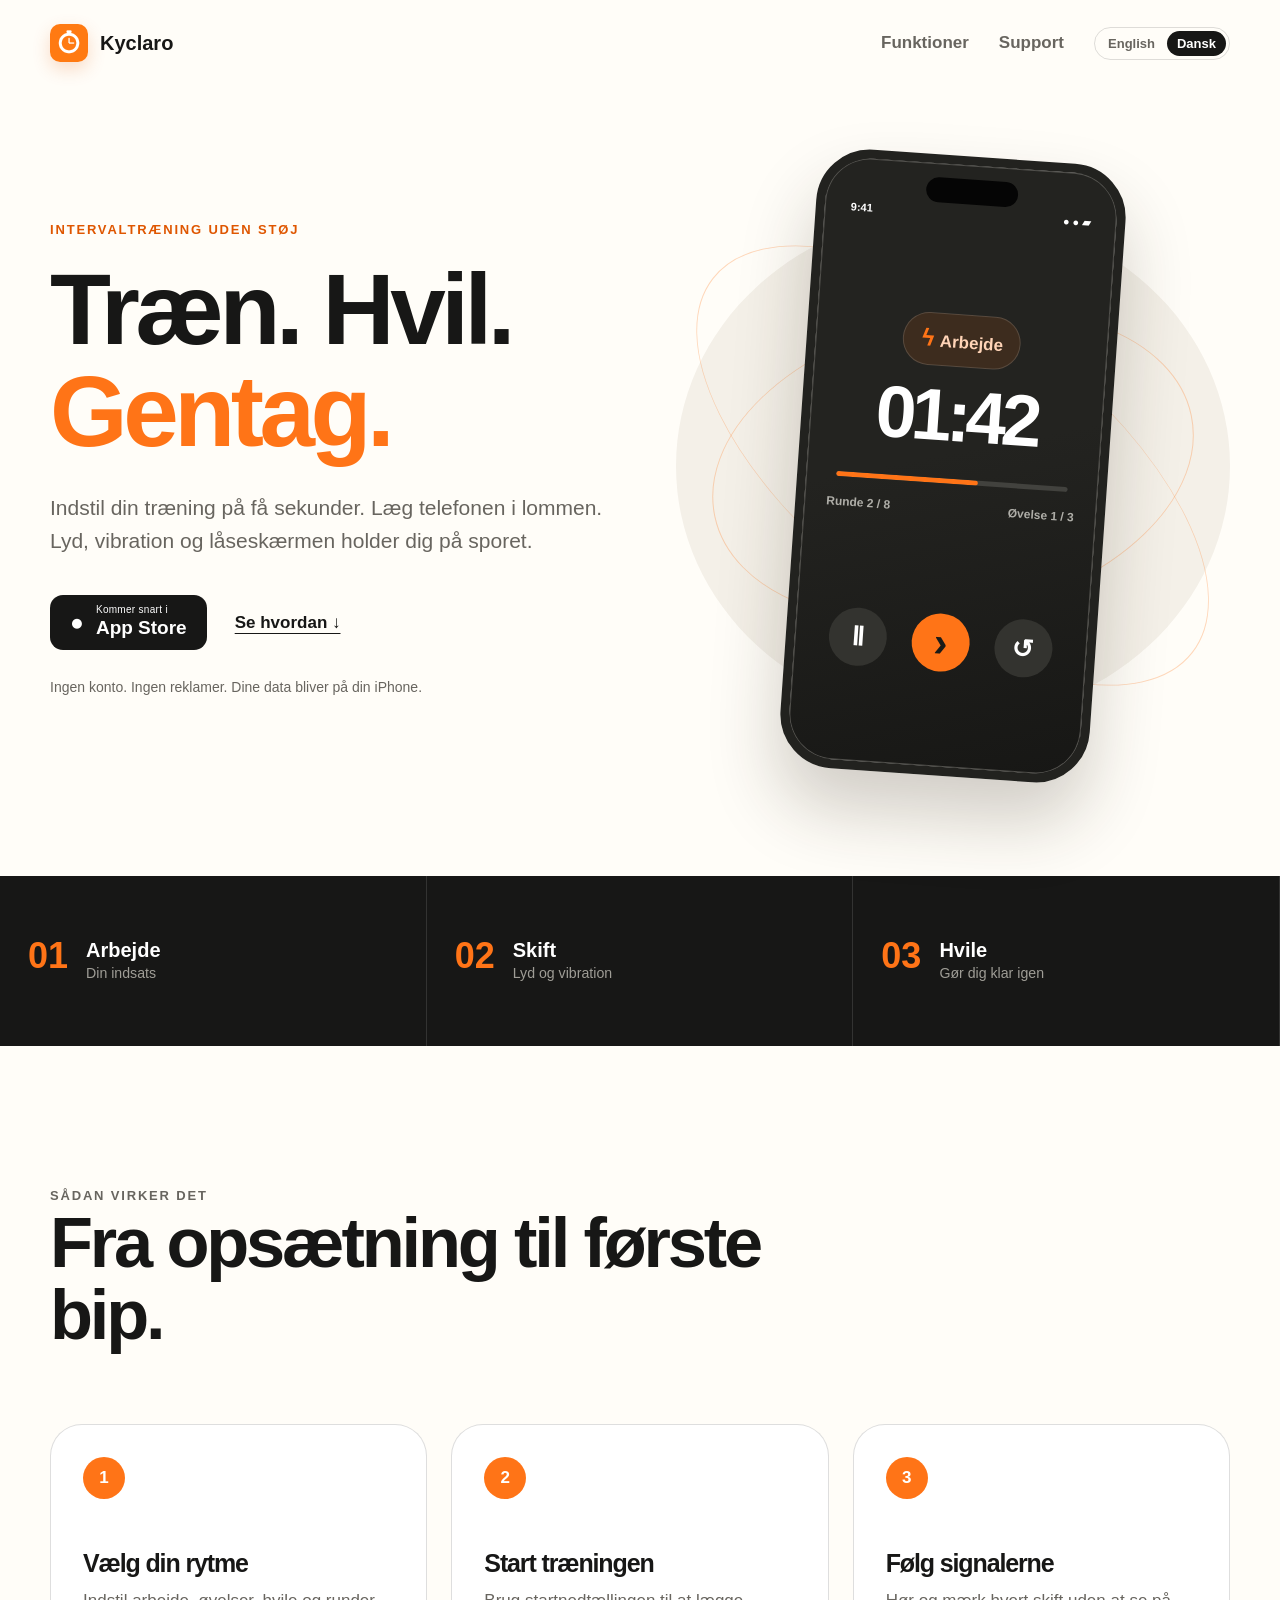
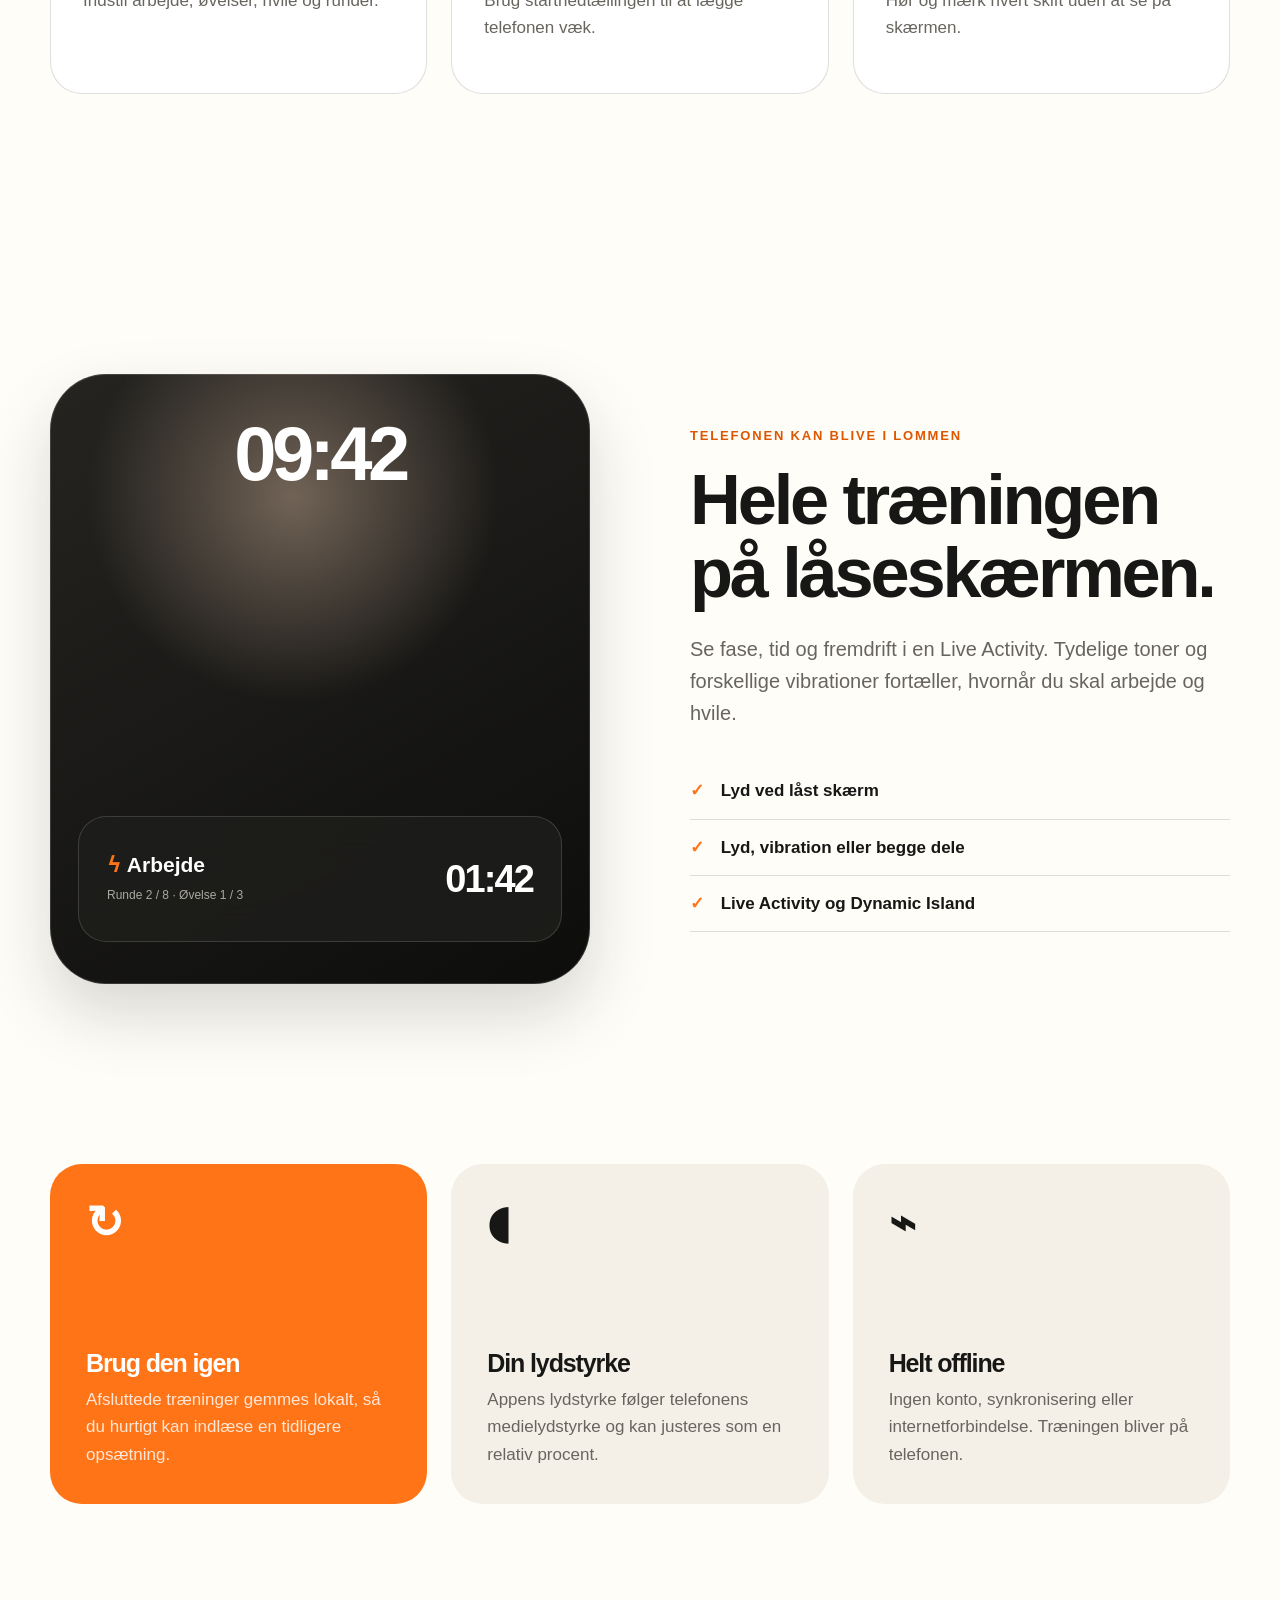
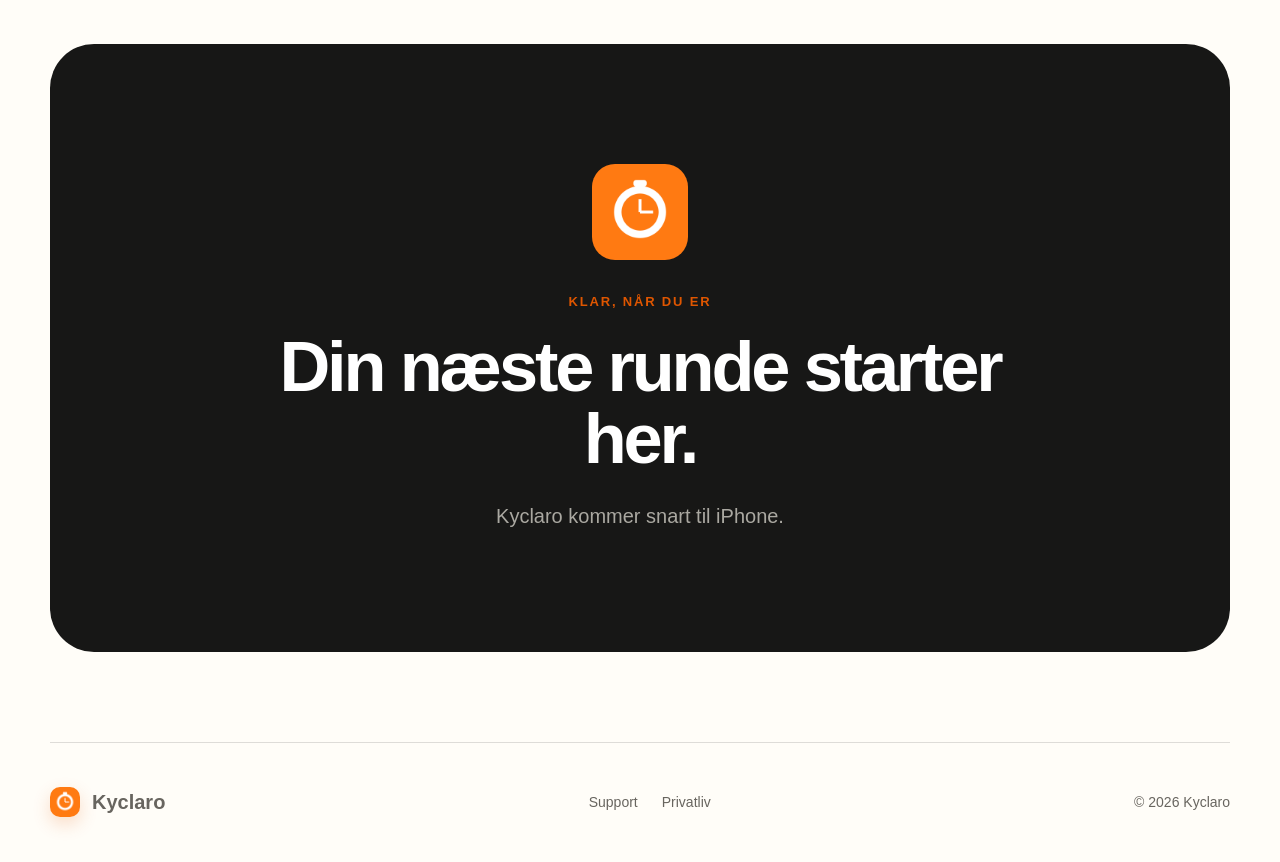
==== docs/da/index.html @ e781a692 "Make English the default language with Danish localization" ====
<!doctype html>
<html lang="da">
<head>
  <meta charset="utf-8">
  <meta name="viewport" content="width=device-width, initial-scale=1">
  <meta name="description" content="Kyclaro Timer er en enkel intervaltimer til iPhone med lyd, vibration, historik og Live Activity.">
  <meta name="theme-color" content="#ff7518">
  <title>Kyclaro Timer — Træn. Hvil. Gentag.</title>
  <link rel="icon" href="../assets/app-icon.png">
  <link rel="stylesheet" href="../styles.css">
  <link rel="alternate" hreflang="en" href="https://rasmusbundsgaard.dk/interval-app/">
  <link rel="alternate" hreflang="da" href="https://rasmusbundsgaard.dk/interval-app/da/">
  <link rel="alternate" hreflang="x-default" href="https://rasmusbundsgaard.dk/interval-app/">
</head>
<body>
  <header class="site-header">
    <a class="brand" href="#top" aria-label="Kyclaro, gå til toppen">
      <img src="../assets/app-icon.png" alt="" width="38" height="38">
      <span>Kyclaro</span>
    </a>
    <nav aria-label="Hovedmenu">
      <a href="#funktioner">Funktioner</a>
      <a href="support.html">Support</a>
      <span class="lang-switch" role="group" aria-label="Sprog"><a href="../index.html" hreflang="en" lang="en">English</a><span aria-current="page">Dansk</span></span>
    </nav>
  </header>

  <main id="top">
    <section class="hero">
      <div class="hero-copy">
        <p class="eyebrow">Intervaltræning uden støj</p>
        <h1>Træn. Hvil.<br><em>Gentag.</em></h1>
        <p class="lede">Indstil din træning på få sekunder. Læg telefonen i lommen. Lyd, vibration og låseskærmen holder dig på sporet.</p>
        <div class="actions">
          <span class="store-button" aria-label="Kommer snart i App Store">
            <span class="apple" aria-hidden="true">●</span>
            <span><small>Kommer snart i</small>App Store</span>
          </span>
          <a class="text-link" href="#saadan-virker-det">Se hvordan <span aria-hidden="true">↓</span></a>
        </div>
        <p class="privacy-note">Ingen konto. Ingen reklamer. Dine data bliver på din iPhone.</p>
      </div>

      <div class="timer-stage" aria-label="Eksempel på en aktiv intervaltræning">
        <div class="orbit orbit-one"></div>
        <div class="orbit orbit-two"></div>
        <div class="phone">
          <div class="dynamic-island"></div>
          <div class="phone-status"><span>9:41</span><span>● ● ▰</span></div>
          <div class="phase-pill"><span class="bolt">ϟ</span> Arbejde</div>
          <div class="timer">01:42</div>
          <div class="progress"><span></span></div>
          <div class="rounds"><span>Runde 2 / 8</span><span>Øvelse 1 / 3</span></div>
          <div class="controls"><span>Ⅱ</span><span class="primary-control">›</span><span>↺</span></div>
        </div>
      </div>
    </section>

    <section class="signal-strip" aria-label="Træningens faser">
      <div><span>01</span><strong>Arbejde</strong><small>Din indsats</small></div>
      <div><span>02</span><strong>Skift</strong><small>Lyd og vibration</small></div>
      <div><span>03</span><strong>Hvile</strong><small>Gør dig klar igen</small></div>
    </section>

    <section class="steps section" id="saadan-virker-det">
      <div class="section-heading">
        <p class="eyebrow">Sådan virker det</p>
        <h2>Fra opsætning til første bip.</h2>
      </div>
      <ol>
        <li><span>1</span><h3>Vælg din rytme</h3><p>Indstil arbejde, øvelser, hvile og runder.</p></li>
        <li><span>2</span><h3>Start træningen</h3><p>Brug startnedtællingen til at lægge telefonen væk.</p></li>
        <li><span>3</span><h3>Følg signalerne</h3><p>Hør og mærk hvert skift uden at se på skærmen.</p></li>
      </ol>
    </section>

    <section class="lock-section section" id="funktioner">
      <div class="lock-card">
        <div class="lock-time">09:42</div>
        <div class="live-activity">
          <div><strong><span>ϟ</span> Arbejde</strong><small>Runde 2 / 8 · Øvelse 1 / 3</small></div>
          <time>01:42</time>
        </div>
      </div>
      <div class="lock-copy">
        <p class="eyebrow">Telefonen kan blive i lommen</p>
        <h2>Hele træningen på låseskærmen.</h2>
        <p>Se fase, tid og fremdrift i en Live Activity. Tydelige toner og forskellige vibrationer fortæller, hvornår du skal arbejde og hvile.</p>
        <ul>
          <li><span>✓</span> Lyd ved låst skærm</li>
          <li><span>✓</span> Lyd, vibration eller begge dele</li>
          <li><span>✓</span> Live Activity og Dynamic Island</li>
        </ul>
      </div>
    </section>

    <section class="feature-grid section">
      <article class="feature feature-orange"><span class="feature-icon">↻</span><h3>Brug den igen</h3><p>Afsluttede træninger gemmes lokalt, så du hurtigt kan indlæse en tidligere opsætning.</p></article>
      <article class="feature"><span class="feature-icon">◖</span><h3>Din lydstyrke</h3><p>Appens lydstyrke følger telefonens medielydstyrke og kan justeres som en relativ procent.</p></article>
      <article class="feature"><span class="feature-icon">⌁</span><h3>Helt offline</h3><p>Ingen konto, synkronisering eller internetforbindelse. Træningen bliver på telefonen.</p></article>
    </section>

    <section class="final-cta section">
      <img src="../assets/app-icon.png" alt="Kyclaro-appikon" width="96" height="96">
      <p class="eyebrow">Klar, når du er</p>
      <h2>Din næste runde starter her.</h2>
      <p>Kyclaro kommer snart til iPhone.</p>
    </section>
  </main>

  <footer>
    <a class="brand footer-brand" href="#top"><img src="../assets/app-icon.png" alt="" width="30" height="30"><span>Kyclaro</span></a>
    <div><a href="support.html">Support</a><a href="privacy.html">Privatliv</a></div>
    <p>© 2026 Kyclaro</p>
  </footer>
</body>
</html>
---- docs/styles.css ----
:root {
  --orange: #ff7417;
  --orange-dark: #df5600;
  --ink: #171716;
  --muted: #68655f;
  --cream: #f4f0e8;
  --paper: #fffdf8;
  --line: rgba(23, 23, 22, .14);
  --radius: 32px;
}

* { box-sizing: border-box; }
html { scroll-behavior: smooth; }
body {
  margin: 0;
  color: var(--ink);
  background: var(--paper);
  font-family: -apple-system, BlinkMacSystemFont, "Segoe UI", sans-serif;
  font-size: 17px;
  line-height: 1.6;
}
a { color: inherit; }
img { display: block; }

.site-header {
  width: min(1180px, calc(100% - 48px));
  min-height: 86px;
  margin: 0 auto;
  display: flex;
  align-items: center;
  justify-content: space-between;
}
.brand { display: inline-flex; align-items: center; gap: 12px; font-size: 20px; font-weight: 800; line-height: 1; text-decoration: none; }
.brand img { border-radius: 10px; box-shadow: 0 7px 18px rgba(223, 86, 0, .2); }
nav { display: flex; align-items: center; gap: 30px; }
nav a { color: var(--muted); font-weight: 600; text-decoration: none; }
nav a:hover { color: var(--ink); }
.lang-switch { display: inline-flex; align-items: center; gap: 2px; padding: 3px; border: 1px solid var(--line); border-radius: 99px; font-size: 13px; font-weight: 700; line-height: 1; }
.lang-switch > * { padding: 6px 10px; border-radius: 99px; }
.lang-switch [aria-current] { color: white; background: var(--ink); }
.lang-switch a { color: var(--muted); font-weight: inherit; }
.lang-switch a:hover { color: var(--orange-dark); }

.hero {
  width: min(1180px, calc(100% - 48px));
  min-height: 700px;
  margin: 0 auto;
  display: grid;
  grid-template-columns: 1fr 1fr;
  align-items: center;
  gap: 72px;
  padding: 70px 0 100px;
}
.eyebrow { margin: 0 0 18px; color: var(--orange-dark); font-size: 13px; font-weight: 800; letter-spacing: .14em; text-transform: uppercase; }
h1, h2, h3 { margin-top: 0; line-height: 1.03; letter-spacing: -.045em; }
h1 { margin-bottom: 28px; font-size: clamp(64px, 7.8vw, 112px); font-weight: 800; }
h1 em { color: var(--orange); font-style: normal; }
.lede { max-width: 590px; margin: 0; color: var(--muted); font-size: 21px; line-height: 1.55; }
.actions { margin-top: 38px; display: flex; align-items: center; gap: 28px; }
.store-button { display: inline-flex; align-items: center; gap: 12px; padding: 10px 20px 11px; border-radius: 13px; color: white; background: var(--ink); font-size: 19px; font-weight: 600; line-height: 1.08; }
.store-button small { display: block; margin-bottom: 3px; font-size: 10px; font-weight: 500; line-height: 1; letter-spacing: .03em; }
.apple { font-size: 23px; }
.text-link { font-weight: 700; text-underline-offset: 5px; }
.privacy-note { margin-top: 26px; color: var(--muted); font-size: 14px; }

.timer-stage { position: relative; min-height: 600px; display: grid; place-items: center; isolation: isolate; }
.timer-stage::before { content: ""; position: absolute; inset: 9% 0; z-index: -3; border-radius: 50%; background: var(--cream); }
.orbit { position: absolute; z-index: -2; border: 1px solid rgba(255, 116, 23, .28); border-radius: 50%; }
.orbit-one { width: 88%; aspect-ratio: 1; transform: rotate(-12deg) scaleY(.62); }
.orbit-two { width: 110%; aspect-ratio: 1; transform: rotate(38deg) scaleY(.48); }
.phone { width: min(310px, 70vw); min-height: 620px; padding: 14px 22px 28px; border: 9px solid #22221f; border-radius: 54px; color: white; background: linear-gradient(165deg, #232320 0 48%, #171715 100%); box-shadow: 0 40px 70px rgba(45, 35, 24, .22), inset 0 0 0 1px #52514d; transform: rotate(4deg); }
.dynamic-island { width: 92px; height: 25px; margin: 0 auto 2px; border-radius: 99px; background: #050505; }
.phone-status { display: flex; justify-content: space-between; padding: 0 4px; font-size: 11px; font-weight: 700; }
.phase-pill { width: max-content; margin: 90px auto 0; padding: 8px 16px; border: 1px solid rgba(255,255,255,.14); border-radius: 99px; color: #ffd4b7; background: rgba(255,116,23,.12); font-weight: 700; }
.bolt { color: var(--orange); font-size: 22px; }
.timer { margin-top: 12px; font-size: 73px; font-weight: 700; line-height: 1; letter-spacing: -.07em; text-align: center; }
.progress { height: 5px; margin: 27px 8px 16px; overflow: hidden; border-radius: 9px; background: #42423e; }
.progress span { display: block; width: 61%; height: 100%; border-radius: inherit; background: var(--orange); }
.rounds { display: flex; justify-content: space-between; color: #afaea8; font-size: 12px; font-weight: 600; }
.controls { margin-top: 95px; display: flex; align-items: center; justify-content: space-around; font-size: 26px; font-weight: 600; line-height: 1; }
.controls > span { width: 58px; height: 58px; display: grid; place-items: center; border-radius: 50%; background: #33332f; }
.controls .primary-control { color: #1b1b18; background: var(--orange); font-size: 42px; }

.signal-strip { display: grid; grid-template-columns: repeat(3, 1fr); color: white; background: var(--ink); }
.signal-strip > div { min-height: 170px; padding: 42px max(28px, calc((100vw - 1180px) / 6)); display: grid; grid-template-columns: auto 1fr; align-content: center; column-gap: 18px; border-right: 1px solid rgba(255,255,255,.12); }
.signal-strip span { grid-row: 1 / span 2; color: var(--orange); font-size: 36px; font-weight: 700; line-height: 1; }
.signal-strip strong { font-size: 20px; font-weight: 700; line-height: 1.2; }
.signal-strip small { color: #9f9d96; }

.section { width: min(1180px, calc(100% - 48px)); margin: 0 auto; padding: 140px 0; }
.section-heading { max-width: 760px; margin-bottom: 72px; }
.section h2 { margin-bottom: 24px; font-size: clamp(44px, 5.5vw, 74px); font-weight: 750; }
.steps ol { margin: 0; padding: 0; display: grid; grid-template-columns: repeat(3, 1fr); gap: 24px; list-style: none; }
.steps li { min-height: 270px; padding: 32px; border: 1px solid var(--line); border-radius: var(--radius); background: white; }
.steps li > span { width: 42px; height: 42px; margin-bottom: 52px; display: grid; place-items: center; border-radius: 50%; color: white; background: var(--orange); font-weight: 800; }
.steps h3, .feature h3 { margin-bottom: 10px; font-size: 25px; }
.steps p, .feature p { margin: 0; color: var(--muted); }

.lock-section { display: grid; grid-template-columns: 1fr 1fr; align-items: center; gap: 100px; }
.lock-card { min-height: 610px; padding: 42px 28px; display: flex; flex-direction: column; justify-content: space-between; border-radius: 56px; color: white; background: radial-gradient(circle at 45% 20%, #716356, transparent 36%), linear-gradient(150deg, #252421, #0d0d0c); box-shadow: inset 0 0 0 1px rgba(255,255,255,.15), 0 30px 65px rgba(27,27,24,.17); }
.lock-time { font-size: 76px; font-weight: 600; line-height: 1; letter-spacing: -.06em; text-align: center; }
.live-activity { min-height: 126px; padding: 25px 28px; display: flex; align-items: center; justify-content: space-between; gap: 18px; border: 1px solid rgba(255,255,255,.15); border-radius: 28px; background: rgba(30,30,28,.85); backdrop-filter: blur(20px); }
.live-activity strong, .live-activity small { display: block; }
.live-activity strong { font-size: 21px; font-weight: 700; line-height: 1.25; }
.live-activity strong span { color: var(--orange); }
.live-activity small { margin-top: 8px; color: #aaa8a1; font-size: 12px; }
.live-activity time { font-size: 38px; font-weight: 700; line-height: 1; letter-spacing: -.05em; }
.lock-copy > p:not(.eyebrow) { color: var(--muted); font-size: 20px; }
.lock-copy ul { margin: 34px 0 0; padding: 0; list-style: none; }
.lock-copy li { padding: 14px 0; border-bottom: 1px solid var(--line); font-weight: 700; }
.lock-copy li span { margin-right: 12px; color: var(--orange); }

.feature-grid { display: grid; grid-template-columns: repeat(3, 1fr); gap: 24px; padding-top: 40px; }
.feature { min-height: 340px; padding: 36px; display: flex; flex-direction: column; justify-content: flex-end; border-radius: var(--radius); background: var(--cream); }
.feature-orange { color: white; background: var(--orange); }
.feature-orange p { color: rgba(255,255,255,.82); }
.feature-icon { margin-bottom: auto; font-size: 45px; font-weight: 600; line-height: 1; }
.final-cta { margin-bottom: 90px; padding: 120px 30px; border-radius: 44px; color: white; background: var(--ink); text-align: center; }
.final-cta img { margin: 0 auto 32px; border-radius: 23px; }
.final-cta h2 { max-width: 800px; margin-inline: auto; }
.final-cta p:last-child { margin: 0; color: #aaa8a1; font-size: 20px; }

footer { width: min(1180px, calc(100% - 48px)); min-height: 120px; margin: 0 auto; display: flex; align-items: center; justify-content: space-between; border-top: 1px solid var(--line); color: var(--muted); font-size: 14px; }
footer > div { display: flex; gap: 24px; }
footer a { text-decoration: none; }

.document-page { background: var(--cream); }
.document { width: min(760px, calc(100% - 48px)); margin: 70px auto 120px; padding: 72px; border-radius: 36px; background: var(--paper); box-shadow: 0 24px 70px rgba(50, 42, 33, .08); }
.document h1 { max-width: 680px; font-size: clamp(46px, 7vw, 72px); }
.document h2 { margin: 48px 0 10px; font-size: 25px; }
.document p { color: var(--muted); }
.document .updated { padding-bottom: 28px; border-bottom: 1px solid var(--line); font-size: 14px; }
.back-link { display: inline-block; margin-top: 50px; color: var(--orange-dark); font-weight: 700; text-underline-offset: 5px; }

@media (max-width: 850px) {
  .hero, .lock-section { grid-template-columns: 1fr; }
  .hero { gap: 20px; padding-top: 55px; }
  .hero-copy { text-align: center; }
  .lede { margin-inline: auto; }
  .actions { justify-content: center; }
  .timer-stage { min-height: 670px; }
  .signal-strip { grid-template-columns: 1fr; }
  .signal-strip > div { min-height: 120px; padding: 26px 30px; border-right: 0; border-bottom: 1px solid rgba(255,255,255,.12); }
  .steps ol, .feature-grid { grid-template-columns: 1fr; }
  .lock-section { gap: 60px; }
  .lock-card { width: min(520px, 100%); margin-inline: auto; }
  .feature { min-height: 290px; }
}

@media (max-width: 560px) {
  body { font-size: 16px; }
  .site-header, .hero, .section, footer { width: min(100% - 32px, 1180px); }
  .site-header { min-height: 74px; }
  nav { gap: 16px; font-size: 14px; }
  .site-header nav > a:first-child { display: none; }
  .lang-switch > * { padding: 5px 9px; }
  .lang-switch [aria-current] { display: none; }
  .hero { padding-top: 35px; }
  h1 { font-size: 58px; }
  .lede { font-size: 18px; }
  .actions { flex-direction: column; }
  .timer-stage { min-height: 590px; }
  .phone { min-height: 560px; border-radius: 46px; }
  .phase-pill { margin-top: 65px; }
  .timer { font-size: 65px; }
  .controls { margin-top: 75px; }
  .section { padding: 90px 0; }
  .steps li { min-height: 245px; }
  .lock-card { min-height: 500px; border-radius: 38px; }
  .lock-time { font-size: 62px; }
  .live-activity { padding: 20px; }
  .live-activity time { font-size: 30px; }
  .final-cta { width: calc(100% - 32px); padding: 80px 24px; }
  footer { padding: 34px 0; flex-wrap: wrap; gap: 18px; }
  .footer-brand { width: 100%; }
  .document { width: calc(100% - 32px); margin-top: 35px; padding: 40px 24px; border-radius: 25px; }
}

@media (prefers-reduced-motion: reduce) {
  html { scroll-behavior: auto; }
}
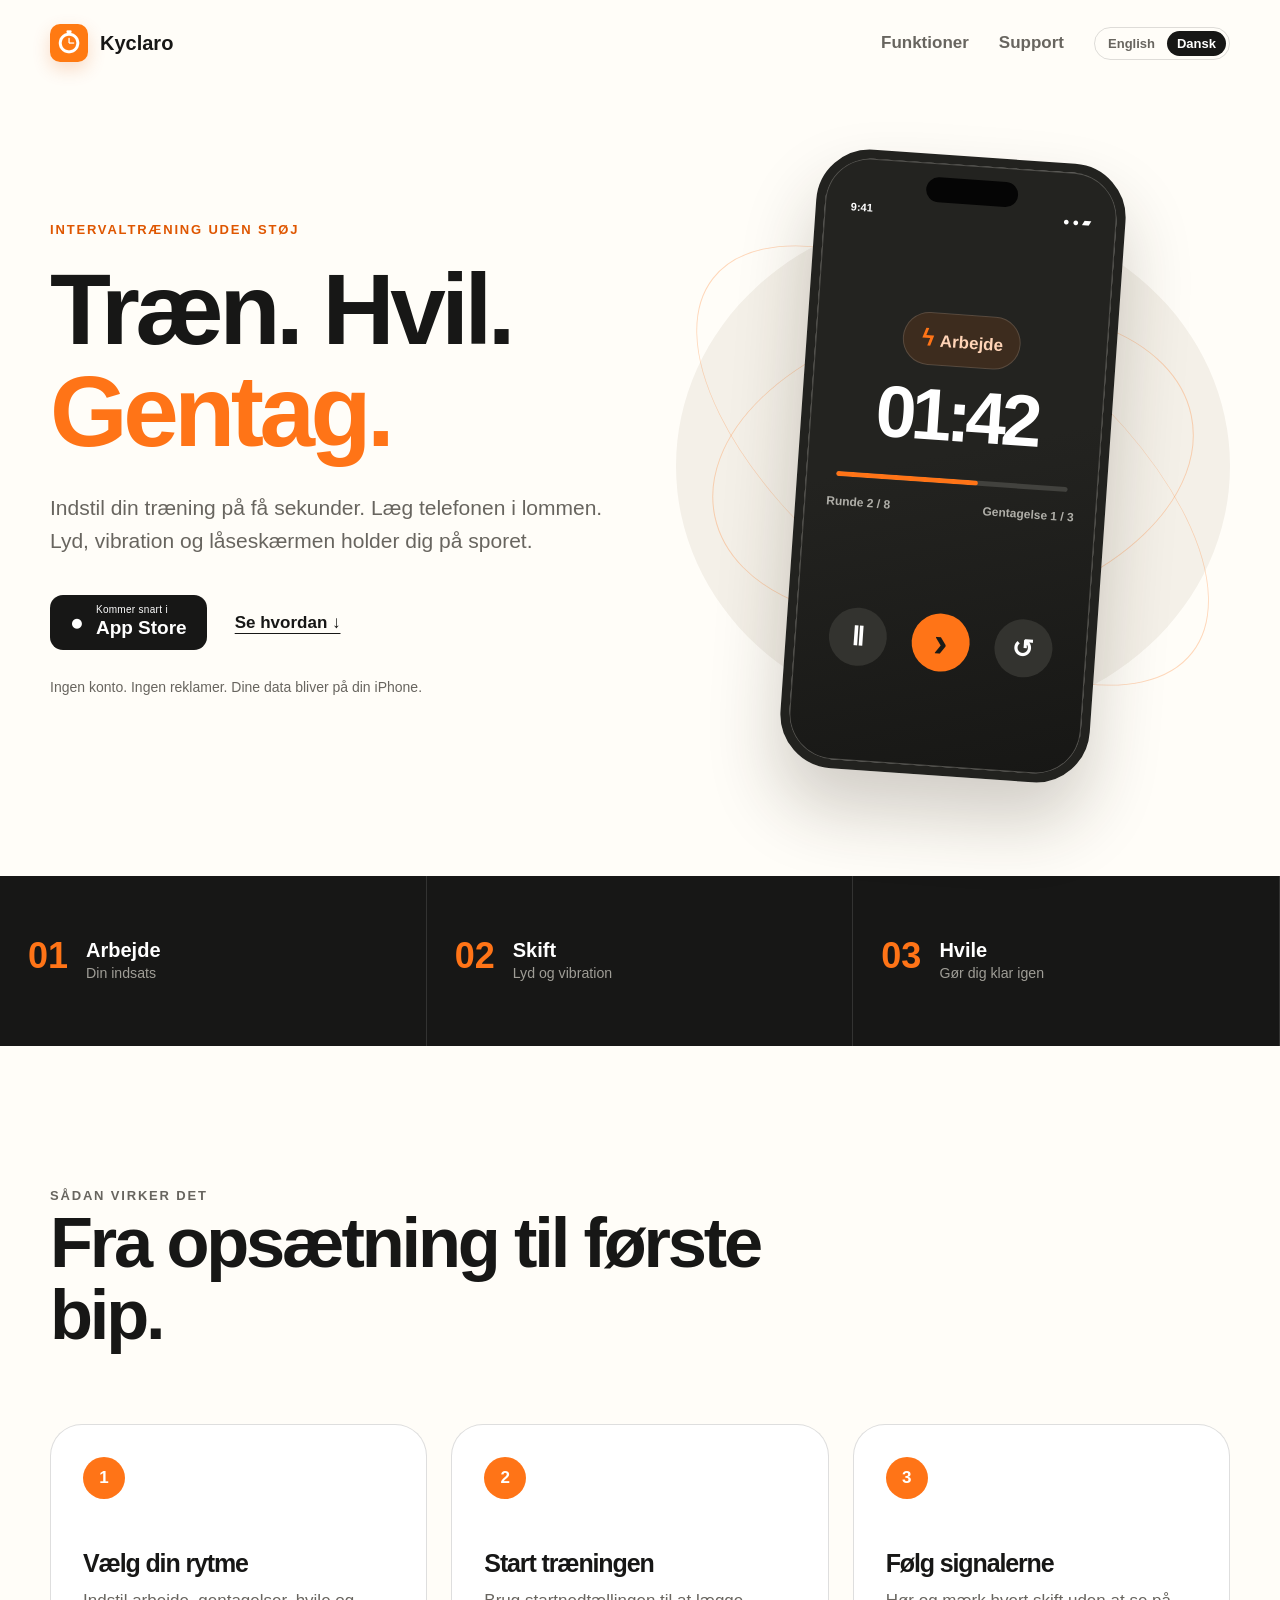
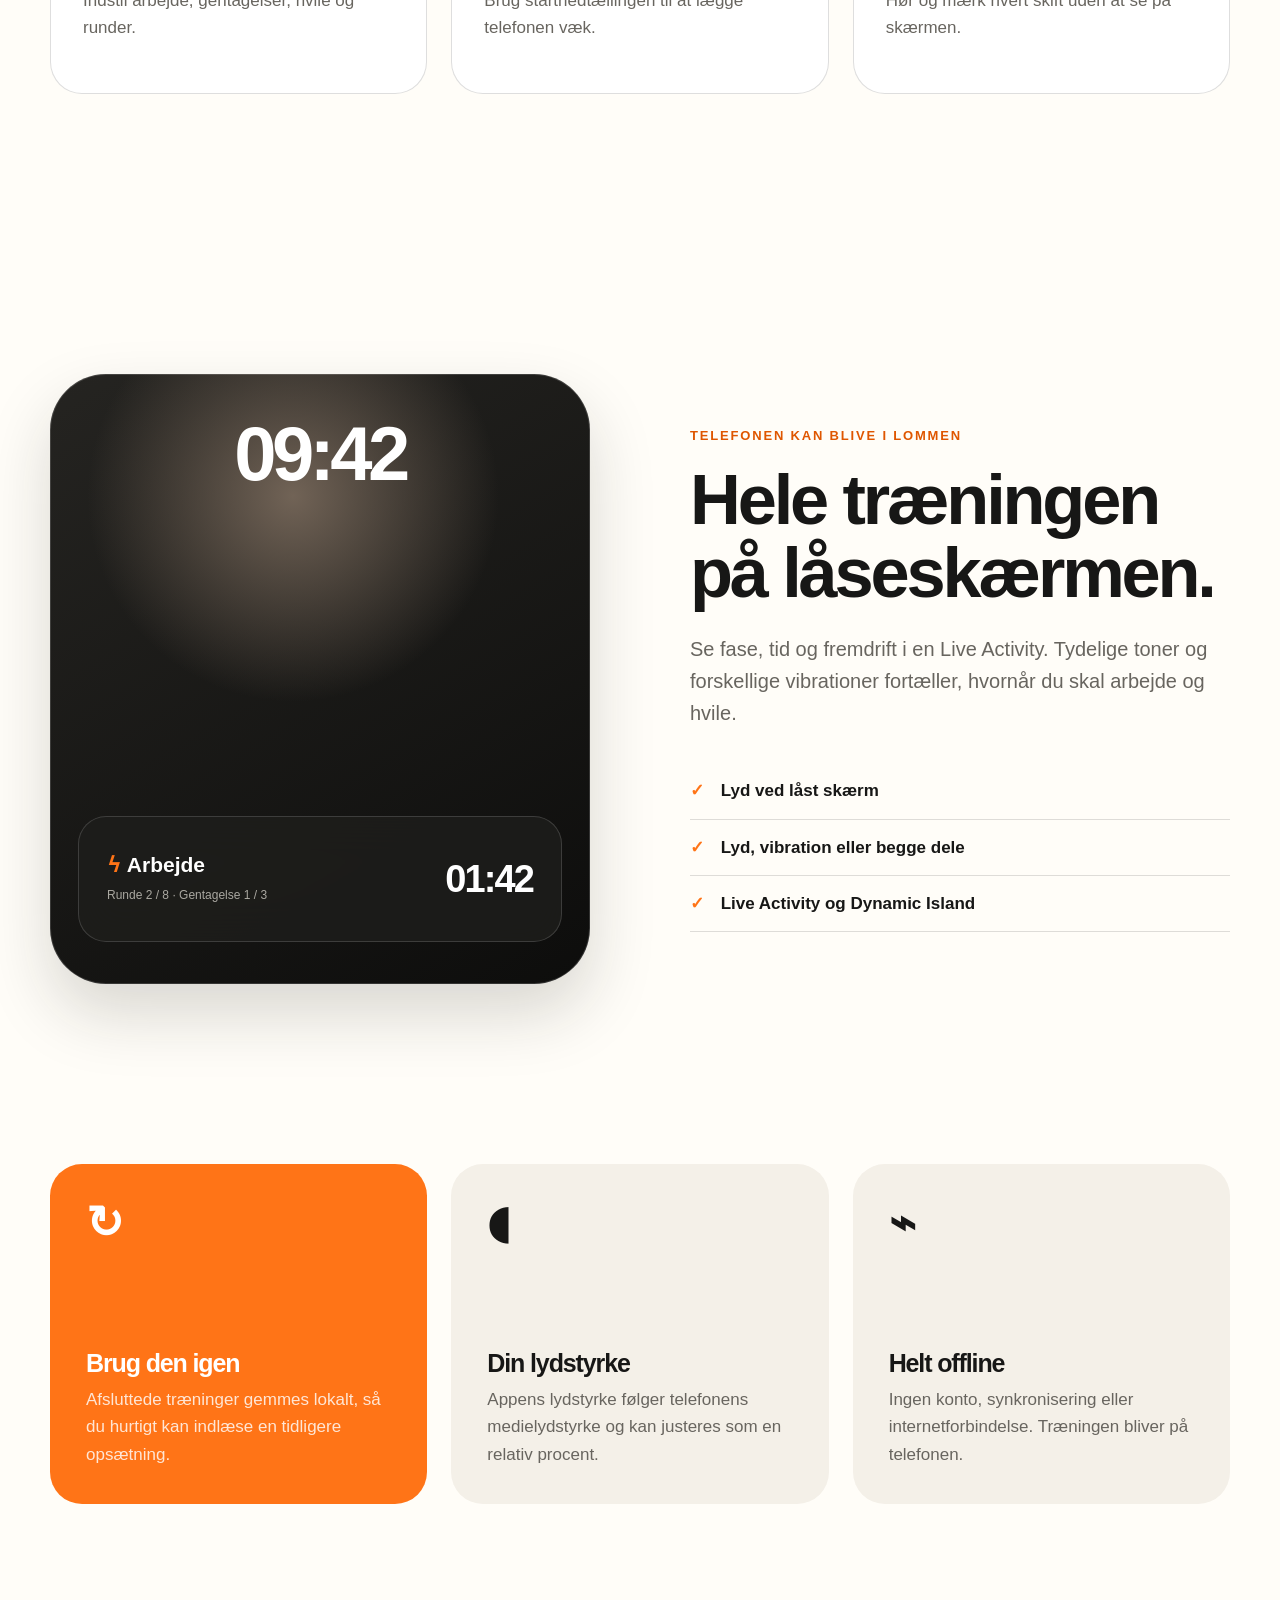
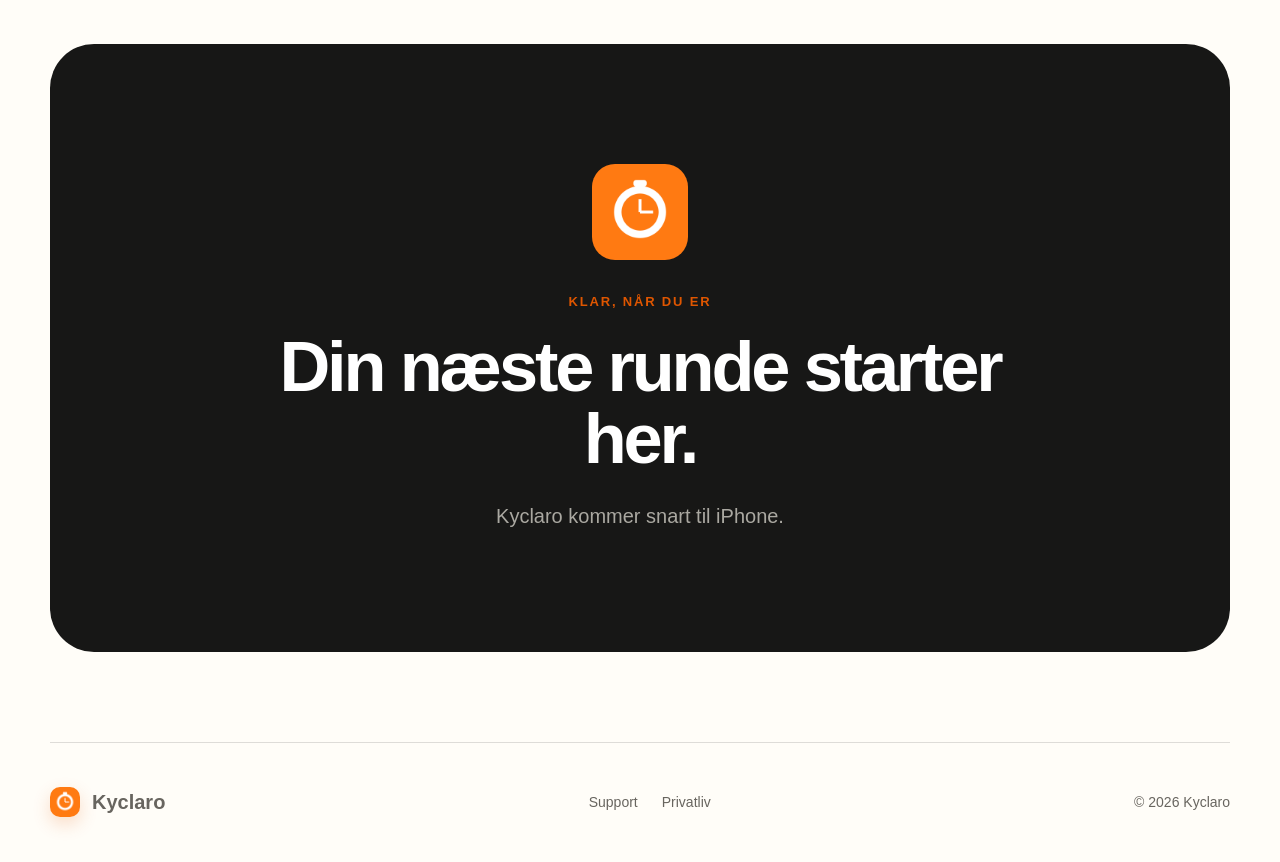
==== commit 65af3b06: "Match Danish landing page wording to the app" ====
--- a/docs/da/index.html
+++ b/docs/da/index.html
@@ -50,7 +50,7 @@
           <div class="phase-pill"><span class="bolt">ϟ</span> Arbejde</div>
           <div class="timer">01:42</div>
           <div class="progress"><span></span></div>
-          <div class="rounds"><span>Runde 2 / 8</span><span>Øvelse 1 / 3</span></div>
+          <div class="rounds"><span>Runde 2 / 8</span><span>Gentagelse 1 / 3</span></div>
           <div class="controls"><span>Ⅱ</span><span class="primary-control">›</span><span>↺</span></div>
         </div>
       </div>
@@ -68,7 +68,7 @@
         <h2>Fra opsætning til første bip.</h2>
       </div>
       <ol>
-        <li><span>1</span><h3>Vælg din rytme</h3><p>Indstil arbejde, øvelser, hvile og runder.</p></li>
+        <li><span>1</span><h3>Vælg din rytme</h3><p>Indstil arbejde, gentagelser, hvile og runder.</p></li>
         <li><span>2</span><h3>Start træningen</h3><p>Brug startnedtællingen til at lægge telefonen væk.</p></li>
         <li><span>3</span><h3>Følg signalerne</h3><p>Hør og mærk hvert skift uden at se på skærmen.</p></li>
       </ol>
@@ -78,7 +78,7 @@
       <div class="lock-card">
         <div class="lock-time">09:42</div>
         <div class="live-activity">
-          <div><strong><span>ϟ</span> Arbejde</strong><small>Runde 2 / 8 · Øvelse 1 / 3</small></div>
+          <div><strong><span>ϟ</span> Arbejde</strong><small>Runde 2 / 8 · Gentagelse 1 / 3</small></div>
           <time>01:42</time>
         </div>
       </div>
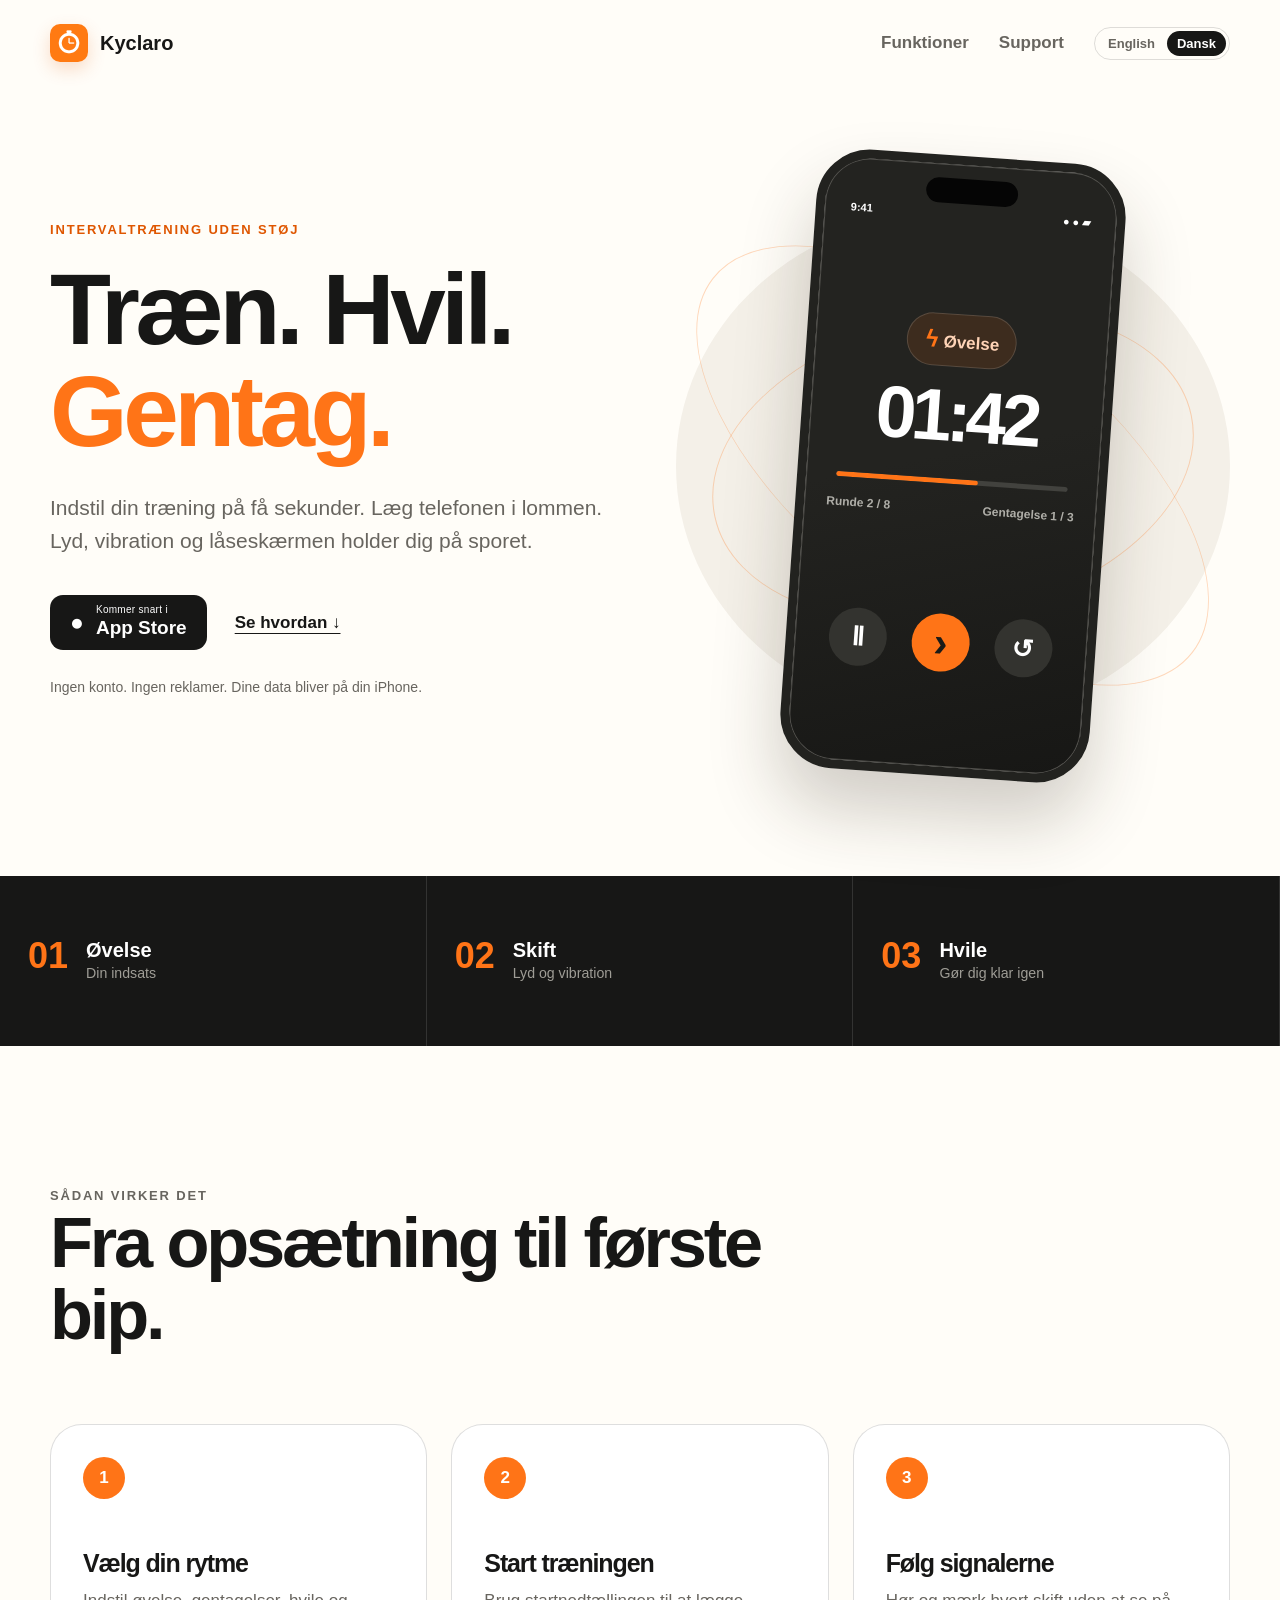
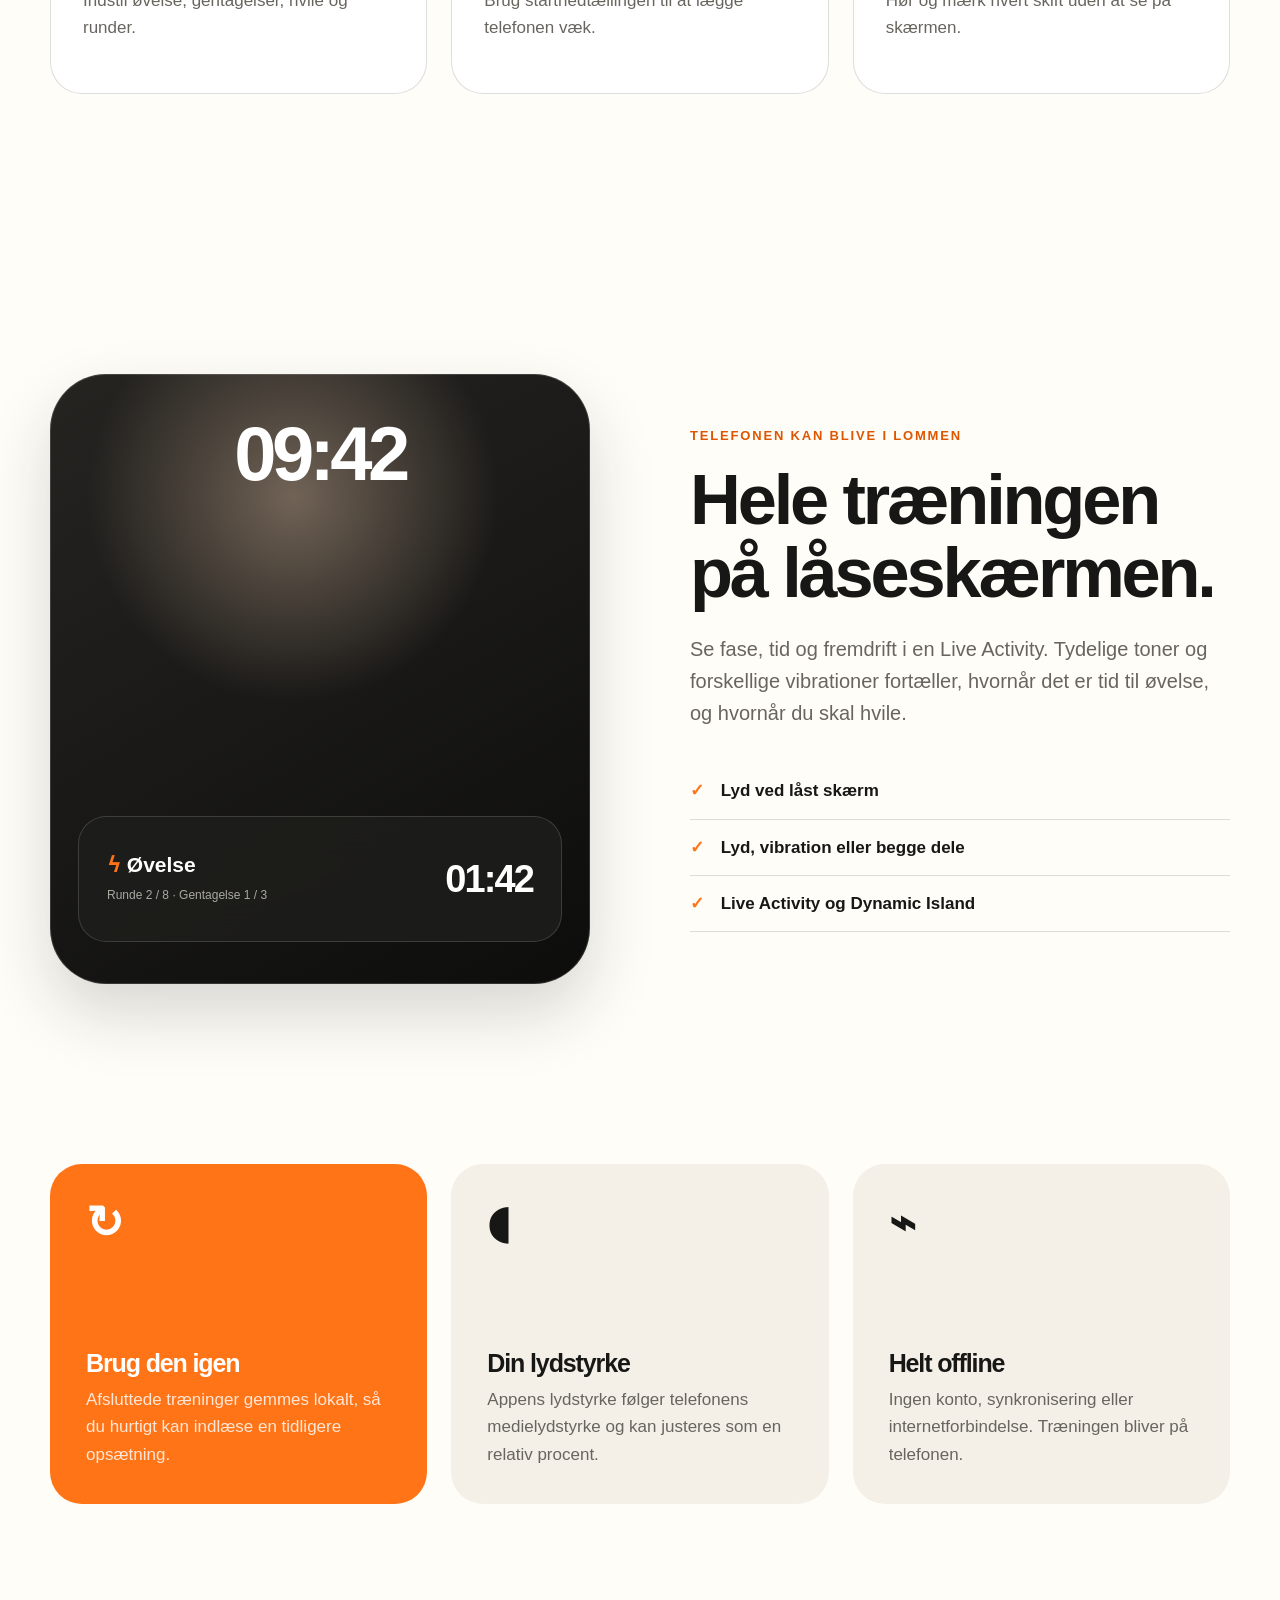
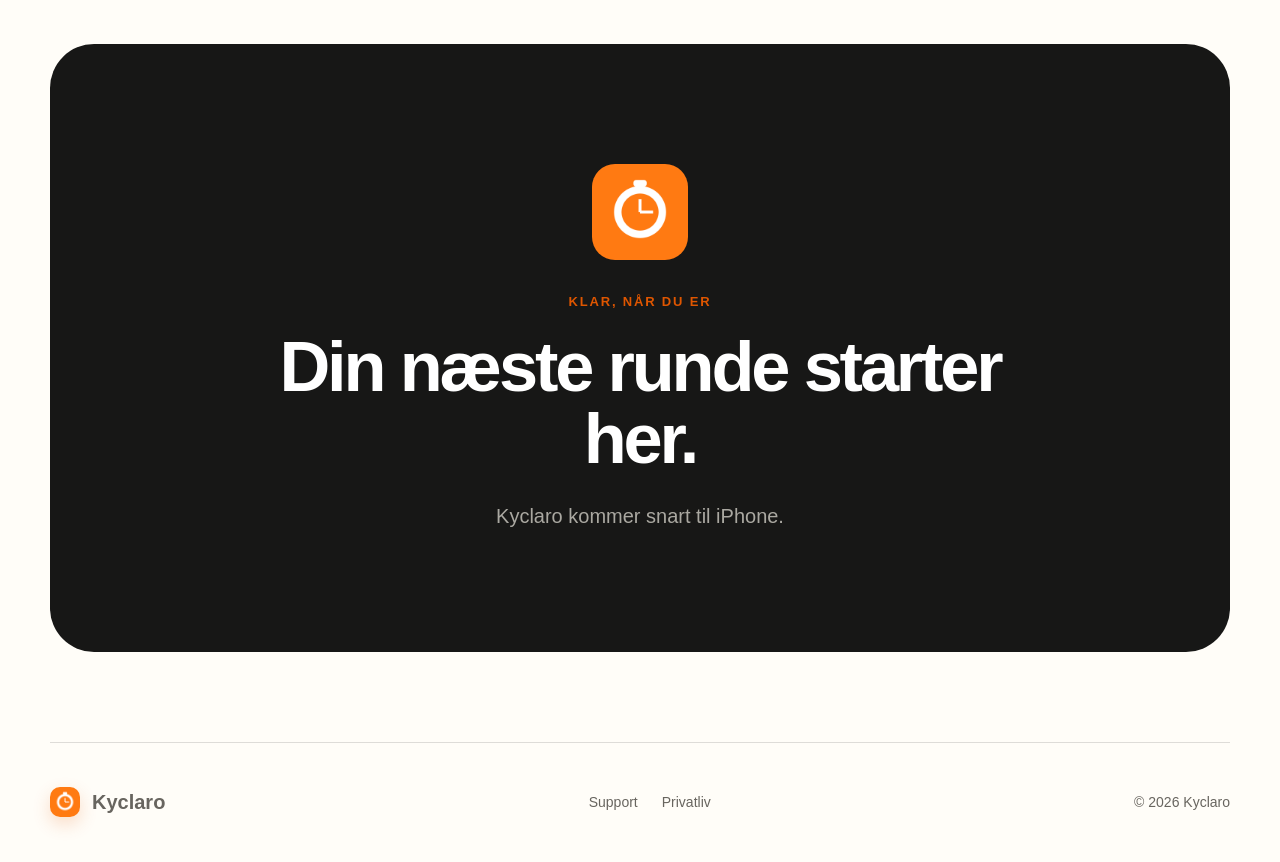
==== commit ae96b613: "Use "øvelse" in Danish and add medium light-mode screenshots" ====
--- a/docs/da/index.html
+++ b/docs/da/index.html
@@ -47,7 +47,7 @@
         <div class="phone">
           <div class="dynamic-island"></div>
           <div class="phone-status"><span>9:41</span><span>● ● ▰</span></div>
-          <div class="phase-pill"><span class="bolt">ϟ</span> Arbejde</div>
+          <div class="phase-pill"><span class="bolt">ϟ</span> Øvelse</div>
           <div class="timer">01:42</div>
           <div class="progress"><span></span></div>
           <div class="rounds"><span>Runde 2 / 8</span><span>Gentagelse 1 / 3</span></div>
@@ -57,7 +57,7 @@
     </section>
 
     <section class="signal-strip" aria-label="Træningens faser">
-      <div><span>01</span><strong>Arbejde</strong><small>Din indsats</small></div>
+      <div><span>01</span><strong>Øvelse</strong><small>Din indsats</small></div>
       <div><span>02</span><strong>Skift</strong><small>Lyd og vibration</small></div>
       <div><span>03</span><strong>Hvile</strong><small>Gør dig klar igen</small></div>
     </section>
@@ -68,7 +68,7 @@
         <h2>Fra opsætning til første bip.</h2>
       </div>
       <ol>
-        <li><span>1</span><h3>Vælg din rytme</h3><p>Indstil arbejde, gentagelser, hvile og runder.</p></li>
+        <li><span>1</span><h3>Vælg din rytme</h3><p>Indstil øvelse, gentagelser, hvile og runder.</p></li>
         <li><span>2</span><h3>Start træningen</h3><p>Brug startnedtællingen til at lægge telefonen væk.</p></li>
         <li><span>3</span><h3>Følg signalerne</h3><p>Hør og mærk hvert skift uden at se på skærmen.</p></li>
       </ol>
@@ -78,14 +78,14 @@
       <div class="lock-card">
         <div class="lock-time">09:42</div>
         <div class="live-activity">
-          <div><strong><span>ϟ</span> Arbejde</strong><small>Runde 2 / 8 · Gentagelse 1 / 3</small></div>
+          <div><strong><span>ϟ</span> Øvelse</strong><small>Runde 2 / 8 · Gentagelse 1 / 3</small></div>
           <time>01:42</time>
         </div>
       </div>
       <div class="lock-copy">
         <p class="eyebrow">Telefonen kan blive i lommen</p>
         <h2>Hele træningen på låseskærmen.</h2>
-        <p>Se fase, tid og fremdrift i en Live Activity. Tydelige toner og forskellige vibrationer fortæller, hvornår du skal arbejde og hvile.</p>
+        <p>Se fase, tid og fremdrift i en Live Activity. Tydelige toner og forskellige vibrationer fortæller, hvornår det er tid til øvelse, og hvornår du skal hvile.</p>
         <ul>
           <li><span>✓</span> Lyd ved låst skærm</li>
           <li><span>✓</span> Lyd, vibration eller begge dele</li>
--- a/docs/styles.css
+++ b/docs/styles.css
@@ -138,7 +138,7 @@
   .hero-copy { text-align: center; }
   .lede { margin-inline: auto; }
   .actions { justify-content: center; }
-  .timer-stage { min-height: 670px; }
+  .timer-stage { min-height: 670px; overflow-x: clip; }
   .signal-strip { grid-template-columns: 1fr; }
   .signal-strip > div { min-height: 120px; padding: 26px 30px; border-right: 0; border-bottom: 1px solid rgba(255,255,255,.12); }
   .steps ol, .feature-grid { grid-template-columns: 1fr; }
